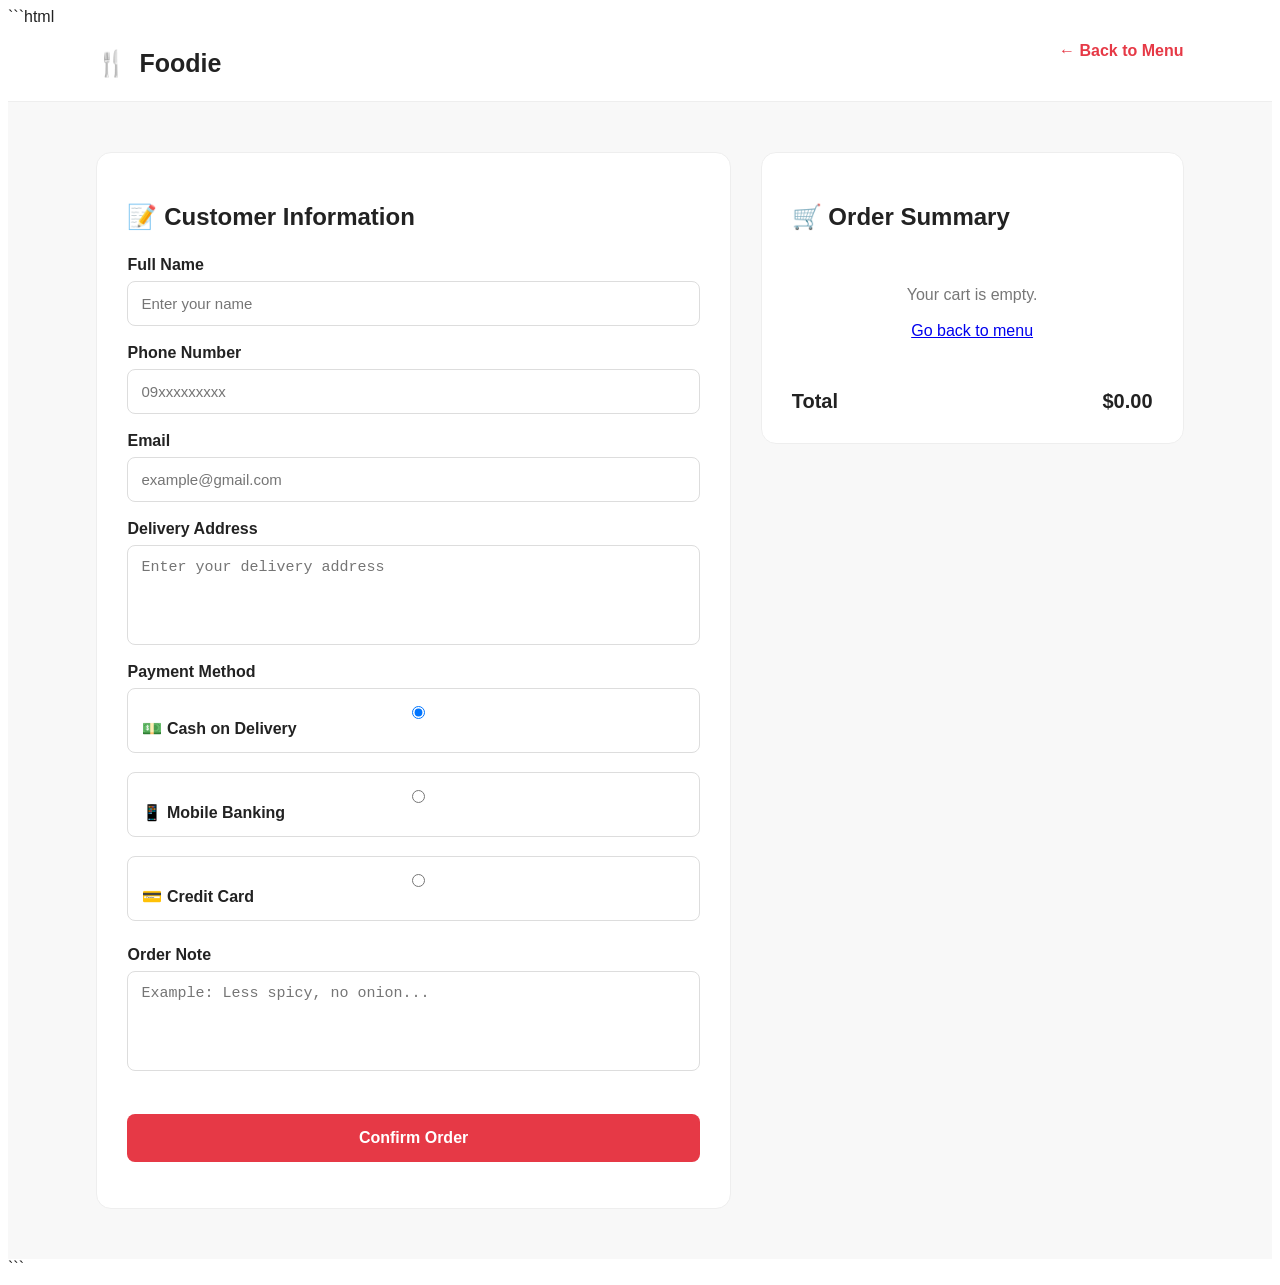
==== checkout.html @ df3c97e7 "Update project" ====
```html
<!DOCTYPE html>
<html lang="en">

<head>

    <meta charset="UTF-8">

    <meta name="viewport"
          content="width=device-width, initial-scale=1.0">

    <title>Checkout - Foodie</title>

    <link rel="stylesheet" href="style.css">

    <style>

        /* ================= CHECKOUT ================= */

        .checkout-page {
            min-height: 100vh;
            background: #f8f8f8;
            padding: 50px 7%;
        }

        .checkout-container {
            max-width: 1100px;
            margin: auto;
            display: grid;
            grid-template-columns: 1.5fr 1fr;
            gap: 30px;
        }

        .checkout-box {
            background: white;
            padding: 30px;
            border-radius: 15px;
            border: 1px solid #eee;
        }

        .checkout-box h2 {
            margin-bottom: 25px;
        }

        .form-group {
            margin-bottom: 18px;
        }

        .form-group label {
            display: block;
            margin-bottom: 7px;
            font-weight: 600;
        }

        .form-group input,
        .form-group textarea,
        .form-group select {
            width: 100%;
            padding: 13px;
            border: 1px solid #ddd;
            border-radius: 8px;
            outline: none;
            font-size: 15px;
        }

        .form-group textarea {
            height: 100px;
            resize: none;
        }

        .form-group input:focus,
        .form-group textarea:focus,
        .form-group select:focus {
            border-color: #e63946;
        }

        .payment-method {
            display: flex;
            flex-direction: column;
            gap: 12px;
        }

        .payment-option {
            border: 1px solid #ddd;
            padding: 14px;
            border-radius: 8px;
            cursor: pointer;
        }

        .payment-option:hover {
            border-color: #e63946;
        }

        .payment-option input {
            margin-right: 8px;
        }

        .order-summary {
            position: sticky;
            top: 95px;
            height: fit-content;
        }

        .summary-item {
            display: flex;
            justify-content: space-between;
            padding: 12px 0;
            border-bottom: 1px solid #eee;
        }

        .summary-total {
            display: flex;
            justify-content: space-between;
            font-size: 20px;
            font-weight: bold;
            margin-top: 20px;
        }

        .confirm-btn {
            width: 100%;
            border: none;
            background: #e63946;
            color: white;
            padding: 15px;
            margin-top: 25px;
            border-radius: 8px;
            font-size: 16px;
            font-weight: bold;
            cursor: pointer;
        }

        .confirm-btn:hover {
            background: #c92f3c;
        }

        .back-btn {
            display: inline-block;
            margin-bottom: 25px;
            text-decoration: none;
            color: #e63946;
            font-weight: bold;
        }

        .empty-checkout {
            text-align: center;
            padding: 30px 10px;
            color: #777;
        }

        @media (max-width: 800px) {

            .checkout-container {
                grid-template-columns: 1fr;
            }

            .order-summary {
                position: static;
            }

        }

    </style>

</head>


<body>


    <!-- ================= HEADER ================= -->

    <header class="header">

        <div class="logo">
            🍴 <span>Foodie</span>
        </div>

        <a href="index.html"
           class="back-btn">
            ← Back to Menu
        </a>

    </header>


    <!-- ================= CHECKOUT ================= -->

    <section class="checkout-page">

        <div class="checkout-container">


            <!-- ================= CUSTOMER FORM ================= -->

            <div class="checkout-box">

                <h2>
                    📝 Customer Information
                </h2>


                <form id="checkout-form">


                    <div class="form-group">

                        <label>
                            Full Name
                        </label>

                        <input
                            type="text"
                            id="customer-name"
                            placeholder="Enter your name"
                            required>

                    </div>


                    <div class="form-group">

                        <label>
                            Phone Number
                        </label>

                        <input
                            type="tel"
                            id="customer-phone"
                            placeholder="09xxxxxxxxx"
                            required>

                    </div>


                    <div class="form-group">

                        <label>
                            Email
                        </label>

                        <input
                            type="email"
                            id="customer-email"
                            placeholder="example@gmail.com"
                            required>

                    </div>


                    <div class="form-group">

                        <label>
                            Delivery Address
                        </label>

                        <textarea
                            id="delivery-address"
                            placeholder="Enter your delivery address"
                            required></textarea>

                    </div>


                    <div class="form-group">

                        <label>
                            Payment Method
                        </label>

                        <div class="payment-method">

                            <label class="payment-option">

                                <input
                                    type="radio"
                                    name="payment"
                                    value="Cash on Delivery"
                                    checked>

                                💵 Cash on Delivery

                            </label>


                            <label class="payment-option">

                                <input
                                    type="radio"
                                    name="payment"
                                    value="Mobile Banking">

                                📱 Mobile Banking

                            </label>


                            <label class="payment-option">

                                <input
                                    type="radio"
                                    name="payment"
                                    value="Credit Card">

                                💳 Credit Card

                            </label>

                        </div>

                    </div>


                    <div class="form-group">

                        <label>
                            Order Note
                        </label>

                        <textarea
                            id="order-note"
                            placeholder="Example: Less spicy, no onion..."></textarea>

                    </div>


                    <button
                        type="submit"
                        class="confirm-btn">

                        Confirm Order

                    </button>

                </form>

            </div>


            <!-- ================= ORDER SUMMARY ================= -->

            <div class="checkout-box order-summary">

                <h2>
                    🛒 Order Summary
                </h2>


                <div id="checkout-items">

                    <!-- Items will be loaded by JavaScript -->

                </div>


                <div class="summary-total">

                    <span>
                        Total
                    </span>

                    <span id="checkout-total">
                        $0.00
                    </span>

                </div>

            </div>


        </div>

    </section>


    <script>

        // ========================================
        // LOAD CART
        // ========================================

        let cart =
            JSON.parse(
                localStorage.getItem("foodieCart")
            ) || [];


        // ========================================
        // DISPLAY ORDER
        // ========================================

        function displayCheckout() {

            const container =
                document.getElementById(
                    "checkout-items"
                );

            const totalElement =
                document.getElementById(
                    "checkout-total"
                );


            container.innerHTML = "";


            if (cart.length === 0) {

                container.innerHTML = `
                    <div class="empty-checkout">
                        Your cart is empty.
                        <br><br>
                        <a href="index.html">
                            Go back to menu
                        </a>
                    </div>
                `;

                totalElement.textContent = "$0.00";

                return;
            }


            let total = 0;


            cart.forEach(item => {

                const itemTotal =
                    item.price * item.quantity;

                total += itemTotal;


                container.innerHTML += `

                    <div class="summary-item">

                        <span>
                            ${item.image}
                            ${item.name}
                            × ${item.quantity}
                        </span>

                        <strong>
                            $${itemTotal.toFixed(2)}
                        </strong>

                    </div>

                `;

            });


            totalElement.textContent =
                "$" + total.toFixed(2);

        }


        // ========================================
        // SUBMIT ORDER
        // ========================================

        document
            .getElementById("checkout-form")
            .addEventListener("submit", function(event) {

                event.preventDefault();


                if (cart.length === 0) {

                    alert(
                        "Your cart is empty!"
                    );

                    return;
                }


                const name =
                    document.getElementById(
                        "customer-name"
                    ).value;


                const phone =
                    document.getElementById(
                        "customer-phone"
                    ).value;


                const address =
                    document.getElementById(
                        "delivery-address"
                    ).value;


                const payment =
                    document.querySelector(
                        'input[name="payment"]:checked'
                    ).value;


                let total = 0;


                cart.forEach(item => {

                    total +=
                        item.price * item.quantity;

                });


                alert(
                    "Order Confirmed! 🎉\n\n" +
                    "Customer: " + name + "\n" +
                    "Phone: " + phone + "\n" +
                    "Payment: " + payment + "\n" +
                    "Total: $" +
                    total.toFixed(2)
                );


                // Clear cart
                localStorage.removeItem(
                    "foodieCart"
                );

                cart = [];


                // Go back to home
                window.location.href =
                    "index.html";

            });


        // ========================================
        // INITIALIZE
        // ========================================

        displayCheckout();

    </script>

</body>

</html>
```
---- style.css ----
```css
* {
    margin: 0;
    padding: 0;
    box-sizing: border-box;
}

html {
    scroll-behavior: smooth;
}

body {
    font-family: Arial, Helvetica, sans-serif;
    background: #fff;
    color: #222;
}


/* ================= HEADER ================= */

.header {
    height: 75px;
    padding: 0 7%;
    display: flex;
    align-items: center;
    justify-content: space-between;
    background: white;
    border-bottom: 1px solid #eee;
    position: sticky;
    top: 0;
    z-index: 100;
}

.logo {
    font-size: 25px;
    font-weight: 700;
}

.logo span {
    margin-left: 5px;
}

.nav {
    display: flex;
    gap: 30px;
}

.nav a {
    text-decoration: none;
    color: #333;
    font-weight: 500;
}

.nav a:hover {
    color: #e63946;
}

.cart-btn {
    border: none;
    background: #e63946;
    color: white;
    padding: 12px 18px;
    border-radius: 8px;
    cursor: pointer;
    font-size: 15px;
}

.cart-btn:hover {
    background: #c92f3c;
}

#cart-count {
    background: white;
    color: #e63946;
    padding: 2px 7px;
    border-radius: 20px;
    margin-left: 5px;
    font-weight: bold;
}


/* ================= HERO ================= */

.hero {
    min-height: 500px;
    padding: 70px 8%;
    display: flex;
    align-items: center;
    justify-content: space-between;
    background: #fff5f2;
}

.hero-content {
    max-width: 600px;
}

.hero-small-title {
    color: #e63946;
    font-weight: bold;
    text-transform: uppercase;
    letter-spacing: 2px;
}

.hero h1 {
    font-size: 55px;
    line-height: 1.1;
    margin: 18px 0;
}

.hero h1 span {
    color: #e63946;
}

.hero p {
    color: #666;
    line-height: 1.8;
    margin-bottom: 30px;
    font-size: 17px;
}

.hero-btn {
    display: inline-block;
    background: #e63946;
    color: white;
    text-decoration: none;
    padding: 15px 28px;
    border-radius: 8px;
    font-weight: bold;
}

.hero-btn:hover {
    background: #c92f3c;
}

.hero-image {
    width: 330px;
    height: 330px;
    border-radius: 50%;
    background: white;
    display: flex;
    align-items: center;
    justify-content: center;
    font-size: 150px;
    box-shadow: 0 15px 40px rgba(0,0,0,0.1);
}


/* ================= MENU ================= */

.menu-section {
    padding: 80px 7%;
}

.section-title {
    text-align: center;
    margin-bottom: 30px;
}

.section-title span {
    color: #e63946;
    font-weight: bold;
    font-size: 14px;
    letter-spacing: 2px;
}

.section-title h2 {
    font-size: 35px;
    margin: 10px 0;
}

.section-title p {
    color: #777;
}


/* Search */

.search-box {
    max-width: 500px;
    margin: 30px auto;
    background: #f7f7f7;
    padding: 5px 15px;
    border-radius: 10px;
    display: flex;
    align-items: center;
}

.search-box input {
    width: 100%;
    border: none;
    outline: none;
    background: transparent;
    padding: 12px;
    font-size: 15px;
}


/* Categories */

.categories {
    display: flex;
    justify-content: center;
    flex-wrap: wrap;
    gap: 10px;
    margin-bottom: 35px;
}

.category-btn {
    border: 1px solid #ddd;
    background: white;
    padding: 10px 20px;
    border-radius: 30px;
    cursor: pointer;
}

.category-btn:hover,
.category-btn.active {
    background: #e63946;
    color: white;
    border-color: #e63946;
}


/* Food Grid */

.food-grid {
    display: grid;
    grid-template-columns: repeat(4, 1fr);
    gap: 25px;
}

.food-card {
    background: white;
    border-radius: 15px;
    overflow: hidden;
    border: 1px solid #eee;
    transition: 0.3s;
}

.food-card:hover {
    transform: translateY(-5px);
    box-shadow: 0 12px 30px rgba(0,0,0,0.1);
}

.food-image {
    height: 190px;
    background: #fff5f2;
    display: flex;
    align-items: center;
    justify-content: center;
    font-size: 90px;
}

.food-info {
    padding: 20px;
}

.food-category {
    font-size: 12px;
    color: #e63946;
    font-weight: bold;
    text-transform: uppercase;
}

.food-info h3 {
    margin: 8px 0;
    font-size: 19px;
}

.food-info p {
    color: #777;
    font-size: 14px;
    line-height: 1.5;
    min-height: 42px;
}

.food-bottom {
    display: flex;
    justify-content: space-between;
    align-items: center;
    margin-top: 18px;
}

.food-bottom strong {
    font-size: 18px;
}

.food-bottom button {
    border: none;
    background: #e63946;
    color: white;
    padding: 9px 13px;
    border-radius: 6px;
    cursor: pointer;
}

.food-bottom button:hover {
    background: #c92f3c;
}


/* ================= ABOUT ================= */

.about {
    background: #f8f8f8;
    padding: 70px 7%;
    display: flex;
    gap: 60px;
    align-items: center;
}

.about > div:first-child {
    flex: 1;
}

.about span {
    color: #e63946;
    font-weight: bold;
}

.about h2 {
    font-size: 35px;
    margin: 15px 0;
}

.about p {
    color: #666;
    line-height: 1.7;
}

.features {
    flex: 1;
    display: flex;
    gap: 20px;
}

.features div {
    background: white;
    padding: 25px;
    border-radius: 12px;
    text-align: center;
    flex: 1;
}

.features span {
    font-size: 35px;
}

.features h3 {
    margin: 12px 0 8px;
}

.features p {
    font-size: 13px;
}


/* ================= CONTACT ================= */

.contact {
    padding: 70px 20px;
    text-align: center;
}

.contact h2 {
    font-size: 32px;
    margin-bottom: 12px;
}

.contact p {
    color: #666;
    margin: 10px 0;
}


/* ================= CART ================= */

.cart-overlay {
    position: fixed;
    inset: 0;
    background: rgba(0,0,0,0.45);
    z-index: 200;
    display: none;
}

.cart-overlay.show {
    display: block;
}

.cart-sidebar {
    position: fixed;
    right: -420px;
    top: 0;
    width: 400px;
    height: 100vh;
    background: white;
    z-index: 201;
    transition: 0.3s;
    display: flex;
    flex-direction: column;
}

.cart-sidebar.open {
    right: 0;
}

.cart-header {
    padding: 20px;
    border-bottom: 1px solid #eee;
    display: flex;
    justify-content: space-between;
    align-items: center;
}

.cart-header button {
    border: none;
    background: transparent;
    font-size: 22px;
    cursor: pointer;
}

.cart-items {
    padding: 20px;
    flex: 1;
    overflow-y: auto;
}

.empty-cart {
    text-align: center;
    color: #888;
    margin-top: 50px;
}

.cart-item {
    display: flex;
    gap: 12px;
    padding: 15px 0;
    border-bottom: 1px solid #eee;
}

.cart-item-image {
    width: 55px;
    height: 55px;
    background: #fff5f2;
    border-radius: 8px;
    display: flex;
    align-items: center;
    justify-content: center;
    font-size: 27px;
}

.cart-item-info {
    flex: 1;
}

.cart-item-info h4 {
    margin-bottom: 5px;
}

.cart-item-info p {
    color: #e63946;
    font-weight: bold;
}

.quantity {
    display: flex;
    align-items: center;
    gap: 8px;
    margin-top: 8px;
}

.quantity button {
    width: 25px;
    height: 25px;
    border: none;
    background: #eee;
    border-radius: 5px;
    cursor: pointer;
}

.remove-btn {
    border: none;
    background: transparent;
    color: #e63946;
    cursor: pointer;
}

.cart-footer {
    padding: 20px;
    border-top: 1px solid #eee;
}

.subtotal {
    display: flex;
    justify-content: space-between;
    font-size: 18px;
    margin-bottom: 15px;
}

.checkout-btn {
    width: 100%;
    padding: 14px;
    border: none;
    background: #e63946;
    color: white;
    border-radius: 8px;
    cursor: pointer;
    font-size: 16px;
    font-weight: bold;
}

.checkout-btn:hover {
    background: #c92f3c;
}


/* ================= FOOTER ================= */

footer {
    background: #222;
    color: #aaa;
    text-align: center;
    padding: 25px;
    font-size: 14px;
}


/* ================= RESPONSIVE ================= */

@media (max-width: 1000px) {

    .food-grid {
        grid-template-columns: repeat(2, 1fr);
    }

    .hero h1 {
        font-size: 45px;
    }

    .features {
        flex-direction: column;
    }
}


@media (max-width: 700px) {

    .header {
        padding: 0 20px;
    }

    .nav {
        display: none;
    }

    .hero {
        flex-direction: column;
        text-align: center;
        gap: 40px;
    }

    .hero h1 {
        font-size: 38px;
    }

    .hero-image {
        width: 220px;
        height: 220px;
        font-size: 100px;
    }

    .food-grid {
        grid-template-columns: 1fr;
    }

    .about {
        flex-direction: column;
    }

    .cart-sidebar {
        width: 100%;
        right: -100%;
    }
}
```
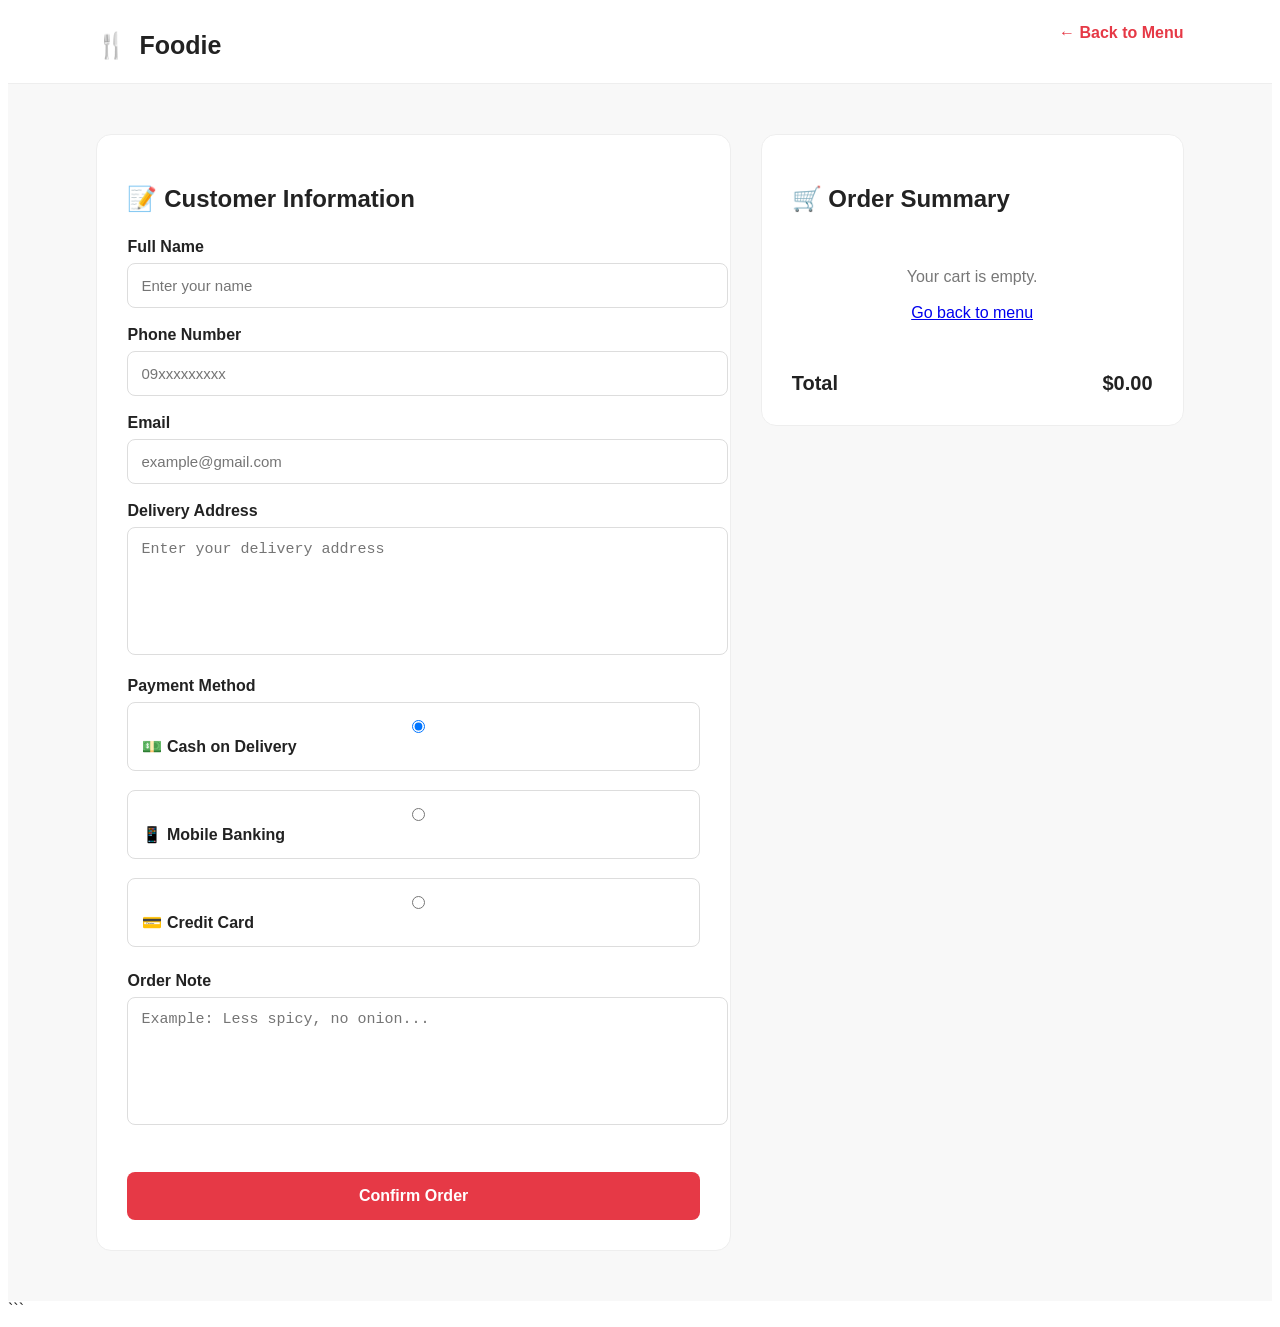
==== commit 36b741ad: "Add home feature" ====
--- a/checkout.html
+++ b/checkout.html
@@ -1,4 +1,3 @@
-```html
 <!DOCTYPE html>
 <html lang="en">
 
